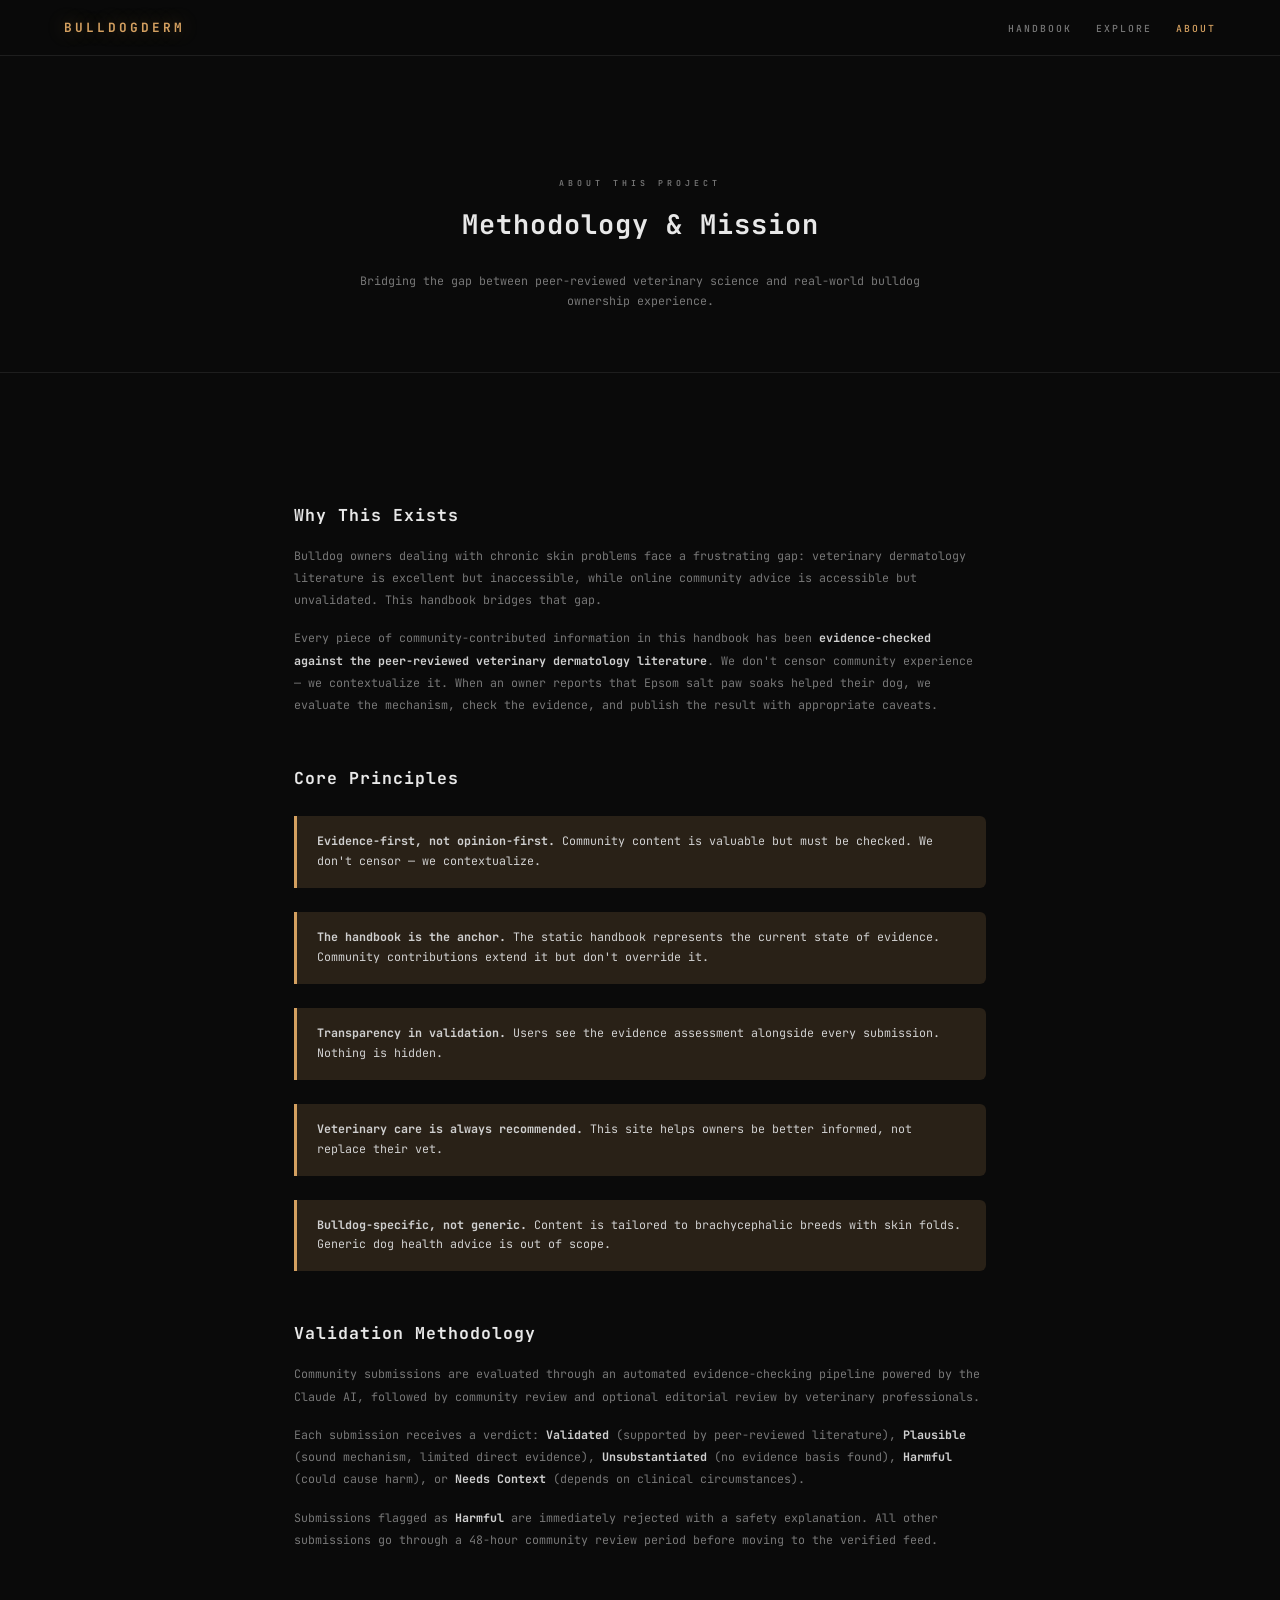
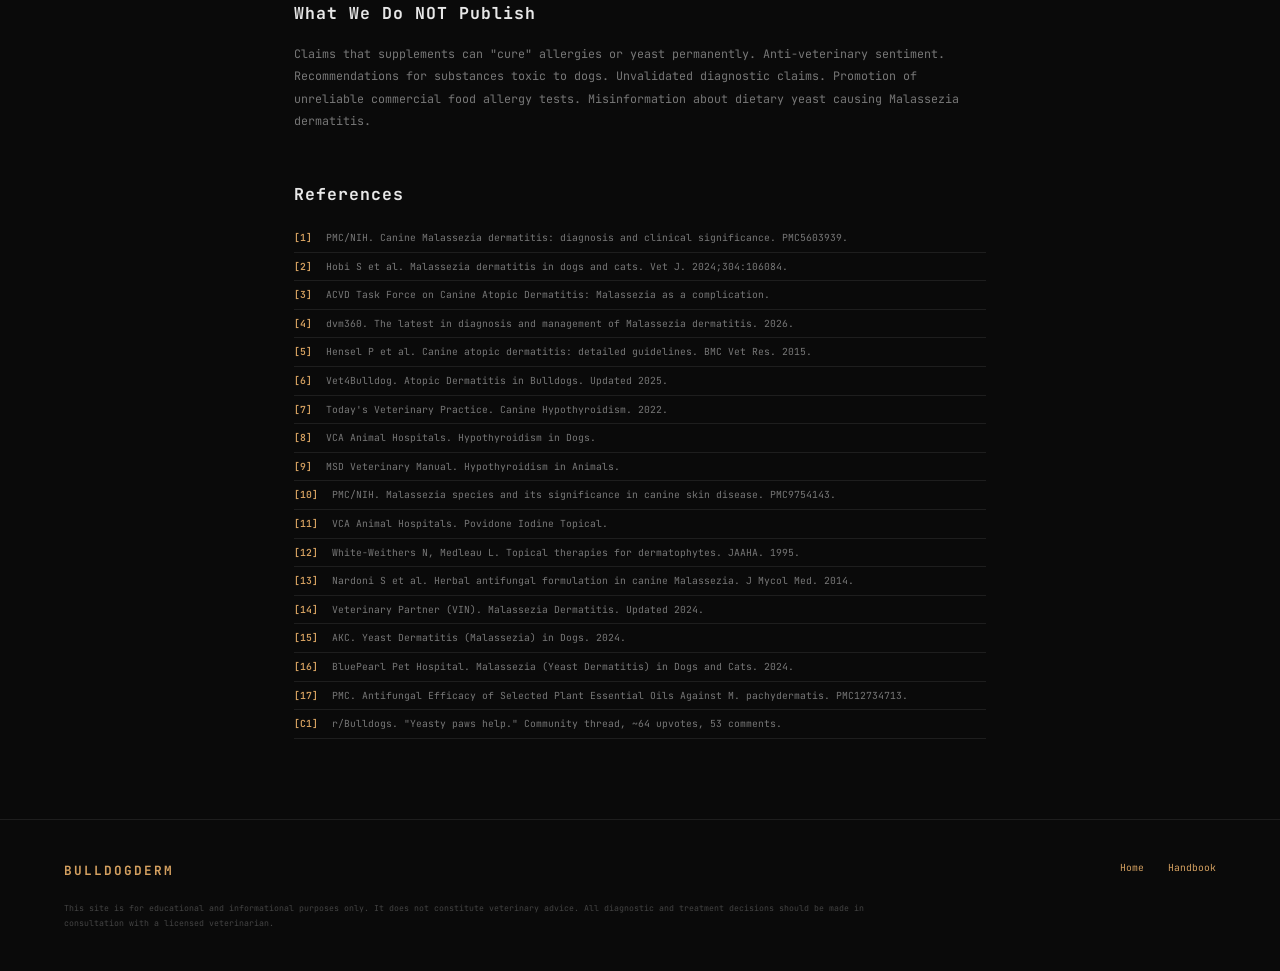
==== site/about.html @ 97190dbc "bd1" ====
<!DOCTYPE html>
<html lang="en">
<head>
  <meta charset="UTF-8">
  <meta name="viewport" content="width=device-width, initial-scale=1.0">
  <title>About — Bulldog Dermatitis Handbook</title>
  <link rel="stylesheet" href="css/global.css">
  <style>
    .about-hero {
      padding: 120px 0 60px;
      text-align: center;
      border-bottom: 1px solid var(--border);
    }
    .about-content {
      max-width: 740px;
      margin: 0 auto;
    }
    .about-content h2 {
      font-size: var(--size-lg);
      color: var(--text-bright);
      margin: 48px 0 16px;
      letter-spacing: 1px;
    }
    .about-content p {
      font-size: var(--size-base);
      color: var(--text-dim);
      line-height: 1.9;
      margin-bottom: 16px;
    }
    .about-content strong { color: var(--text); }
    .ref-list {
      list-style: none;
      font-size: var(--size-sm);
      color: var(--text-dim);
    }
    .ref-list li {
      padding: 6px 0;
      border-bottom: 1px solid var(--border);
      line-height: 1.6;
    }
    .ref-list li span { color: var(--accent); font-weight: 600; margin-right: 8px; }
  </style>
</head>
<body>

<nav class="nav">
  <div class="nav-inner">
    <a href="/" class="nav-logo">BulldogDerm</a>
    <button class="nav-toggle" onclick="document.querySelector('.nav-links').classList.toggle('open')">Menu</button>
    <ul class="nav-links">
      <li><a href="handbook.html">Handbook</a></li>
      <li><a href="/">Explore</a></li>
      <li><a href="about.html" class="active">About</a></li>
    </ul>
  </div>
</nav>

<section class="about-hero">
  <div class="container">
    <div class="section-label">About This Project</div>
    <h1 class="section-title" style="font-size:var(--size-2xl);">Methodology & Mission</h1>
    <p style="color:var(--text-dim); font-size:var(--size-base); max-width:600px; margin:0 auto;">
      Bridging the gap between peer-reviewed veterinary science and real-world bulldog ownership experience.
    </p>
  </div>
</section>

<section class="section">
  <div class="container about-content">

    <h2>Why This Exists</h2>
    <p>
      Bulldog owners dealing with chronic skin problems face a frustrating gap: veterinary dermatology literature is excellent but inaccessible, while online community advice is accessible but unvalidated. This handbook bridges that gap.
    </p>
    <p>
      Every piece of community-contributed information in this handbook has been <strong>evidence-checked against the peer-reviewed veterinary dermatology literature</strong>. We don't censor community experience — we contextualize it. When an owner reports that Epsom salt paw soaks helped their dog, we evaluate the mechanism, check the evidence, and publish the result with appropriate caveats.
    </p>

    <h2>Core Principles</h2>
    <div class="callout">
      <strong>Evidence-first, not opinion-first.</strong> Community content is valuable but must be checked. We don't censor — we contextualize.
    </div>
    <div class="callout">
      <strong>The handbook is the anchor.</strong> The static handbook represents the current state of evidence. Community contributions extend it but don't override it.
    </div>
    <div class="callout">
      <strong>Transparency in validation.</strong> Users see the evidence assessment alongside every submission. Nothing is hidden.
    </div>
    <div class="callout">
      <strong>Veterinary care is always recommended.</strong> This site helps owners be better informed, not replace their vet.
    </div>
    <div class="callout">
      <strong>Bulldog-specific, not generic.</strong> Content is tailored to brachycephalic breeds with skin folds. Generic dog health advice is out of scope.
    </div>

    <h2>Validation Methodology</h2>
    <p>
      Community submissions are evaluated through an automated evidence-checking pipeline powered by the Claude AI, followed by community review and optional editorial review by veterinary professionals.
    </p>
    <p>
      Each submission receives a verdict: <strong>Validated</strong> (supported by peer-reviewed literature), <strong>Plausible</strong> (sound mechanism, limited direct evidence), <strong>Unsubstantiated</strong> (no evidence basis found), <strong>Harmful</strong> (could cause harm), or <strong>Needs Context</strong> (depends on clinical circumstances).
    </p>
    <p>
      Submissions flagged as <strong>Harmful</strong> are immediately rejected with a safety explanation. All other submissions go through a 48-hour community review period before moving to the verified feed.
    </p>

    <h2>What We Do NOT Publish</h2>
    <p>
      Claims that supplements can "cure" allergies or yeast permanently. Anti-veterinary sentiment. Recommendations for substances toxic to dogs. Unvalidated diagnostic claims. Promotion of unreliable commercial food allergy tests. Misinformation about dietary yeast causing Malassezia dermatitis.
    </p>

    <h2>References</h2>
    <ul class="ref-list">
      <li><span>[1]</span> PMC/NIH. Canine Malassezia dermatitis: diagnosis and clinical significance. PMC5603939.</li>
      <li><span>[2]</span> Hobi S et al. Malassezia dermatitis in dogs and cats. Vet J. 2024;304:106084.</li>
      <li><span>[3]</span> ACVD Task Force on Canine Atopic Dermatitis: Malassezia as a complication.</li>
      <li><span>[4]</span> dvm360. The latest in diagnosis and management of Malassezia dermatitis. 2026.</li>
      <li><span>[5]</span> Hensel P et al. Canine atopic dermatitis: detailed guidelines. BMC Vet Res. 2015.</li>
      <li><span>[6]</span> Vet4Bulldog. Atopic Dermatitis in Bulldogs. Updated 2025.</li>
      <li><span>[7]</span> Today's Veterinary Practice. Canine Hypothyroidism. 2022.</li>
      <li><span>[8]</span> VCA Animal Hospitals. Hypothyroidism in Dogs.</li>
      <li><span>[9]</span> MSD Veterinary Manual. Hypothyroidism in Animals.</li>
      <li><span>[10]</span> PMC/NIH. Malassezia species and its significance in canine skin disease. PMC9754143.</li>
      <li><span>[11]</span> VCA Animal Hospitals. Povidone Iodine Topical.</li>
      <li><span>[12]</span> White-Weithers N, Medleau L. Topical therapies for dermatophytes. JAAHA. 1995.</li>
      <li><span>[13]</span> Nardoni S et al. Herbal antifungal formulation in canine Malassezia. J Mycol Med. 2014.</li>
      <li><span>[14]</span> Veterinary Partner (VIN). Malassezia Dermatitis. Updated 2024.</li>
      <li><span>[15]</span> AKC. Yeast Dermatitis (Malassezia) in Dogs. 2024.</li>
      <li><span>[16]</span> BluePearl Pet Hospital. Malassezia (Yeast Dermatitis) in Dogs and Cats. 2024.</li>
      <li><span>[17]</span> PMC. Antifungal Efficacy of Selected Plant Essential Oils Against M. pachydermatis. PMC12734713.</li>
      <li><span>[C1]</span> r/Bulldogs. "Yeasty paws help." Community thread, ~64 upvotes, 53 comments.</li>
    </ul>

  </div>
</section>

<footer class="footer">
  <div class="footer-inner">
    <div style="display:flex; justify-content:space-between; flex-wrap:wrap; gap:24px;">
      <div>
        <div style="font-size:var(--size-md); font-weight:700; color:var(--accent); letter-spacing:2px;">BULLDOGDERM</div>
      </div>
      <div style="display:flex; gap:24px; font-size:var(--size-sm);">
        <a href="/">Home</a>
        <a href="handbook.html">Handbook</a>
      </div>
    </div>
    <div class="disclaimer">
      This site is for educational and informational purposes only. It does not constitute veterinary advice. All diagnostic and treatment decisions should be made in consultation with a licensed veterinarian.
    </div>
  </div>
</footer>

</body>
</html>
---- site/css/global.css ----
/* ==========================================================================
   Bulldog Dermatitis Handbook — Global Design System
   Template-ready: swap CSS variables to re-theme for any project
   ========================================================================== */

@import url('https://fonts.googleapis.com/css2?family=JetBrains+Mono:wght@300;400;500;600;700;800&display=swap');

:root {
  /* Backgrounds */
  --bg:             #0a0a0a;
  --bg-card:        #111111;
  --bg-card-hover:  #161616;
  --bg-input:       #0e0e0e;
  --bg-overlay:     rgba(10, 10, 10, 0.92);

  /* Borders */
  --border:         #1e1e1e;
  --border-hover:   #2a2a2a;
  --border-accent:  rgba(212, 160, 96, 0.3);

  /* Text */
  --text:           #d0d0d0;
  --text-dim:       #777777;
  --text-faint:     #444444;
  --text-bright:    #e8e8e8;

  /* Accent — warm amber (bulldog fawn) */
  --accent:         #d4a060;
  --accent-dim:     #8a6a3a;
  --accent-glow:    rgba(212, 160, 96, 0.15);

  /* Semantic colors */
  --clinical:       #5b9bd5;   /* diagnostic / medical blue */
  --health:         #5a9e6f;   /* healthy / validated green */
  --warning:        #cc8844;   /* caution / yeast amber */
  --danger:         #c04040;   /* harmful / danger red */
  --info:           #7ab5cc;   /* informational teal */
  --plausible:      #b8a040;   /* plausible verdict */

  /* Layout */
  --max-width:      1200px;
  --nav-height:     56px;
  --radius:         6px;
  --radius-pill:    20px;

  /* Typography */
  --font:           'JetBrains Mono', monospace;
  --size-xs:        0.55rem;
  --size-sm:        0.65rem;
  --size-base:      0.78rem;
  --size-md:        0.85rem;
  --size-lg:        1.1rem;
  --size-xl:        1.4rem;
  --size-2xl:       1.8rem;
  --size-3xl:       2.4rem;
}

/* Reset */
*, *::before, *::after { box-sizing: border-box; margin: 0; padding: 0; }

html {
  font-size: 15px;
  scroll-behavior: smooth;
  scrollbar-width: thin;
  scrollbar-color: #333 #0a0a0a;
}

body {
  font-family: var(--font);
  background: var(--bg);
  color: var(--text);
  line-height: 1.7;
  font-weight: 400;
  -webkit-font-smoothing: antialiased;
}

::selection { background: var(--accent); color: var(--bg); }
::-webkit-scrollbar { width: 6px; }
::-webkit-scrollbar-track { background: var(--bg); }
::-webkit-scrollbar-thumb { background: #333; border-radius: 3px; }

a { color: var(--accent); text-decoration: none; transition: color 0.2s; }
a:hover { color: var(--text-bright); }

img { max-width: 100%; display: block; }

/* ---------- Navigation ---------- */
.nav {
  position: sticky;
  top: 0;
  z-index: 100;
  background: var(--bg-overlay);
  backdrop-filter: blur(12px);
  -webkit-backdrop-filter: blur(12px);
  border-bottom: 1px solid var(--border);
  height: var(--nav-height);
  display: flex;
  align-items: center;
}

.nav-inner {
  max-width: var(--max-width);
  width: 100%;
  margin: 0 auto;
  padding: 0 24px;
  display: flex;
  align-items: center;
  justify-content: space-between;
}

.nav-logo {
  font-size: var(--size-md);
  font-weight: 700;
  letter-spacing: 3px;
  text-transform: uppercase;
  color: var(--accent);
  text-shadow: 0 0 18px rgba(212, 160, 96, 0.4);
}

.nav-links { display: flex; gap: 24px; list-style: none; }
.nav-links a {
  font-size: var(--size-sm);
  font-weight: 500;
  letter-spacing: 2px;
  text-transform: uppercase;
  color: var(--text-dim);
  transition: color 0.2s;
}
.nav-links a:hover, .nav-links a.active { color: var(--accent); }

.nav-toggle {
  display: none;
  background: none;
  border: 1px solid var(--border);
  color: var(--text);
  padding: 6px 10px;
  font-family: var(--font);
  font-size: var(--size-sm);
  cursor: pointer;
  border-radius: var(--radius);
}

/* ---------- Layout ---------- */
.container {
  max-width: var(--max-width);
  margin: 0 auto;
  padding: 0 24px;
}

.section { padding: 80px 0; }
.section-label {
  font-size: var(--size-xs);
  font-weight: 600;
  letter-spacing: 4px;
  text-transform: uppercase;
  color: var(--text-dim);
  margin-bottom: 12px;
}

.section-title {
  font-size: var(--size-xl);
  font-weight: 700;
  letter-spacing: 1px;
  color: var(--text-bright);
  margin-bottom: 24px;
}

/* ---------- Cards ---------- */
.card {
  background: var(--bg-card);
  border: 1px solid var(--border);
  border-radius: var(--radius);
  padding: 24px;
  transition: border-color 0.2s, background 0.2s;
}
.card:hover {
  border-color: var(--border-hover);
  background: var(--bg-card-hover);
}

.card-grid {
  display: grid;
  grid-template-columns: repeat(auto-fit, minmax(280px, 1fr));
  gap: 16px;
}

/* ---------- Buttons ---------- */
.btn {
  display: inline-flex;
  align-items: center;
  gap: 8px;
  padding: 10px 20px;
  font-family: var(--font);
  font-size: var(--size-sm);
  font-weight: 600;
  letter-spacing: 2px;
  text-transform: uppercase;
  border-radius: var(--radius);
  cursor: pointer;
  transition: all 0.2s;
  text-decoration: none;
}
.btn-primary {
  background: var(--accent);
  color: var(--bg);
  border: 1px solid var(--accent);
}
.btn-primary:hover { background: #e0b070; color: var(--bg); }

.btn-ghost {
  background: transparent;
  color: var(--accent);
  border: 1px solid var(--accent-dim);
}
.btn-ghost:hover { border-color: var(--accent); color: var(--text-bright); }

/* ---------- Badges ---------- */
.badge {
  display: inline-block;
  padding: 2px 8px;
  font-size: var(--size-xs);
  font-weight: 600;
  letter-spacing: 1px;
  text-transform: uppercase;
  border-radius: var(--radius-pill);
  line-height: 1.6;
}
.badge-validated { background: rgba(90, 158, 111, 0.15); color: var(--health); border: 1px solid rgba(90, 158, 111, 0.3); }
.badge-plausible { background: rgba(184, 160, 64, 0.15); color: var(--plausible); border: 1px solid rgba(184, 160, 64, 0.3); }
.badge-harmful { background: rgba(192, 64, 64, 0.15); color: var(--danger); border: 1px solid rgba(192, 64, 64, 0.3); }
.badge-clinical { background: rgba(91, 155, 213, 0.15); color: var(--clinical); border: 1px solid rgba(91, 155, 213, 0.3); }
.badge-community { background: rgba(212, 160, 96, 0.15); color: var(--accent); border: 1px solid var(--border-accent); }

/* ---------- Tables ---------- */
.table-wrap { overflow-x: auto; }
table {
  width: 100%;
  border-collapse: collapse;
  font-size: var(--size-base);
}
th {
  text-align: left;
  font-size: var(--size-xs);
  font-weight: 600;
  letter-spacing: 2px;
  text-transform: uppercase;
  color: var(--text-dim);
  padding: 10px 14px;
  border-bottom: 1px solid var(--border);
  background: var(--bg-card);
}
td {
  padding: 10px 14px;
  border-bottom: 1px solid var(--border);
  color: var(--text);
  vertical-align: top;
}
tr:hover td { background: rgba(255,255,255,0.02); }

/* ---------- Callouts ---------- */
.callout {
  border-left: 3px solid var(--accent);
  padding: 16px 20px;
  background: var(--accent-glow);
  border-radius: 0 var(--radius) var(--radius) 0;
  font-size: var(--size-base);
  margin: 24px 0;
}
.callout-danger { border-left-color: var(--danger); background: rgba(192, 64, 64, 0.08); }
.callout-info { border-left-color: var(--info); background: rgba(122, 181, 204, 0.08); }
.callout-health { border-left-color: var(--health); background: rgba(90, 158, 111, 0.08); }

/* ---------- Stats Bar ---------- */
.stats-bar {
  display: grid;
  grid-template-columns: repeat(auto-fit, minmax(140px, 1fr));
  gap: 1px;
  background: var(--border);
  border: 1px solid var(--border);
  border-radius: var(--radius);
  overflow: hidden;
}
.stat-item {
  background: var(--bg-card);
  padding: 20px;
  text-align: center;
}
.stat-value {
  font-size: var(--size-xl);
  font-weight: 700;
  color: var(--accent);
}
.stat-label {
  font-size: var(--size-xs);
  letter-spacing: 2px;
  text-transform: uppercase;
  color: var(--text-dim);
  margin-top: 4px;
}

/* ---------- Footer ---------- */
.footer {
  border-top: 1px solid var(--border);
  padding: 40px 0;
  font-size: var(--size-sm);
  color: var(--text-dim);
}
.footer-inner {
  max-width: var(--max-width);
  margin: 0 auto;
  padding: 0 24px;
}
.disclaimer {
  font-size: var(--size-xs);
  color: var(--text-faint);
  line-height: 1.8;
  max-width: 800px;
  margin-top: 20px;
}

/* ---------- Animations ---------- */
@keyframes fadeIn {
  from { opacity: 0; transform: translateY(8px); }
  to { opacity: 1; transform: translateY(0); }
}
@keyframes pulse { 0%, 100% { opacity: 1; } 50% { opacity: 0.5; } }
@keyframes slideIn {
  from { opacity: 0; transform: translateY(10px) scale(0.95); }
  to { opacity: 1; transform: translateY(0) scale(1); }
}

.fade-in { animation: fadeIn 0.4s ease-out forwards; }
.fade-in-1 { animation-delay: 0.1s; opacity: 0; }
.fade-in-2 { animation-delay: 0.3s; opacity: 0; }
.fade-in-3 { animation-delay: 0.5s; opacity: 0; }
.fade-in-4 { animation-delay: 0.7s; opacity: 0; }

/* ---------- Responsive ---------- */
@media (max-width: 768px) {
  .nav-links { display: none; }
  .nav-links.open { display: flex; flex-direction: column; position: absolute; top: var(--nav-height); left: 0; right: 0; background: var(--bg-overlay); backdrop-filter: blur(12px); padding: 20px 24px; border-bottom: 1px solid var(--border); }
  .nav-toggle { display: block; }
  .section { padding: 48px 0; }
  .card-grid { grid-template-columns: 1fr; }
  .stats-bar { grid-template-columns: repeat(2, 1fr); }
  .section-title { font-size: var(--size-lg); }
}

@media (max-width: 480px) {
  html { font-size: 14px; }
  .stats-bar { grid-template-columns: 1fr; }
  .container { padding: 0 16px; }
}
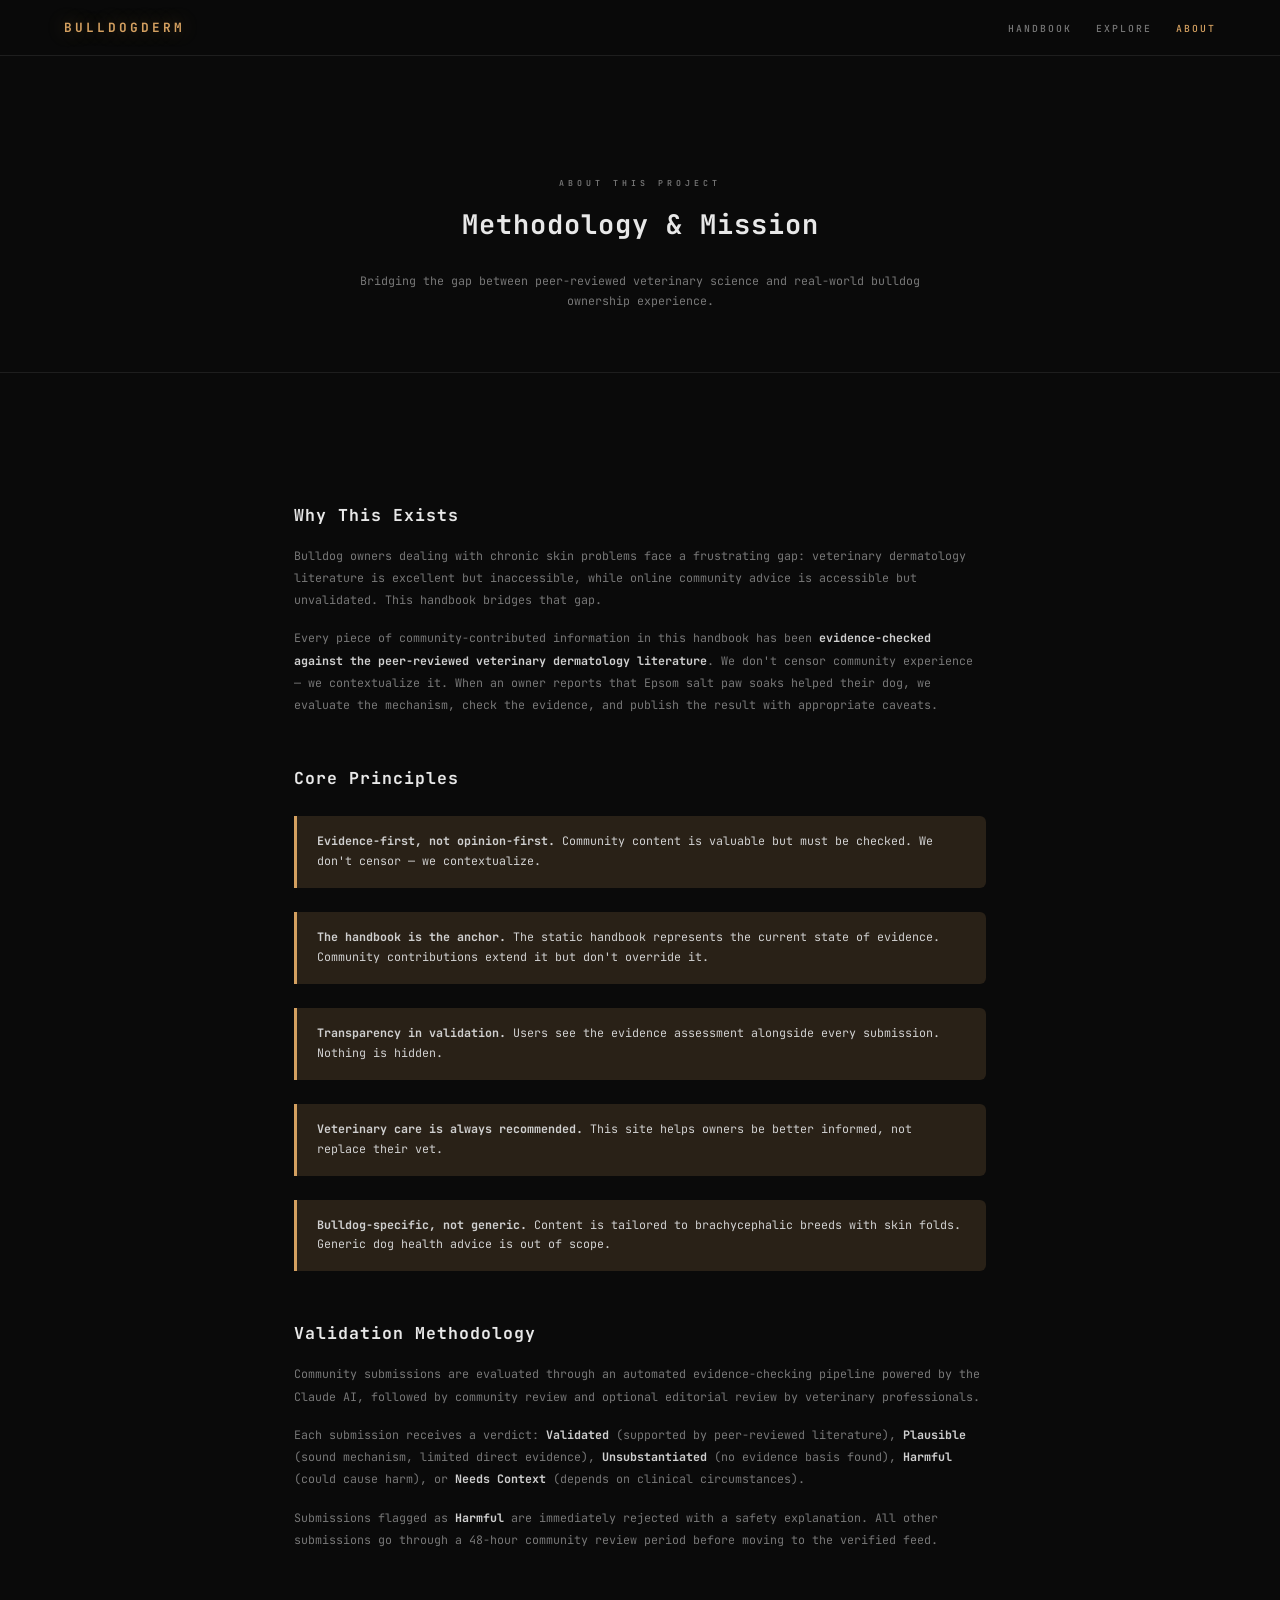
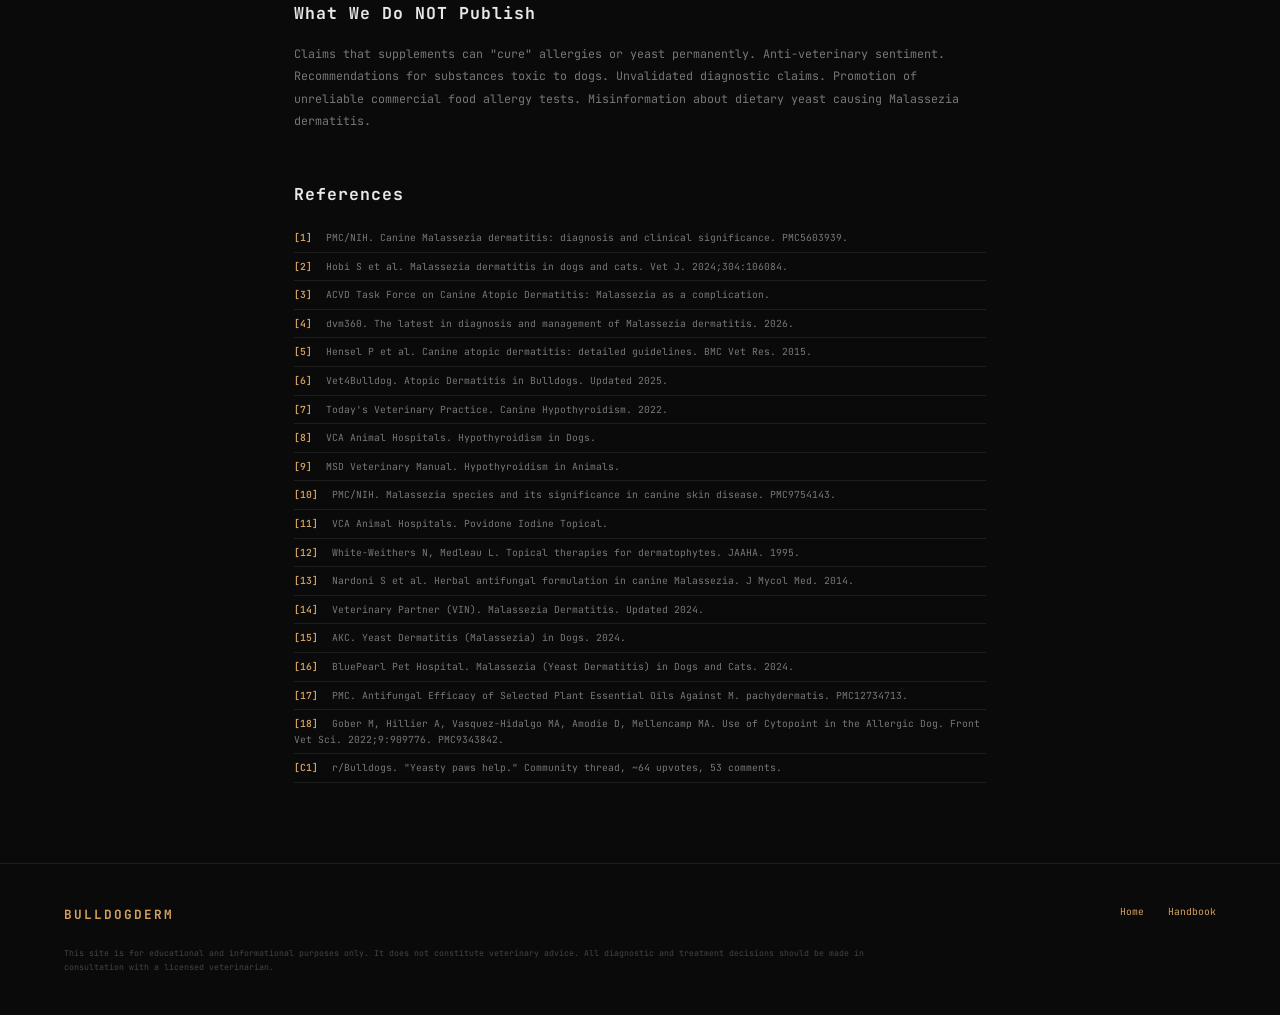
==== commit d9079812: "Add Cytopoint efficacy data (PMC9343842), new visualization, and GitHub Pages deploy - Integrate Gob" ====
--- a/site/about.html
+++ b/site/about.html
@@ -128,6 +128,7 @@
       <li><span>[15]</span> AKC. Yeast Dermatitis (Malassezia) in Dogs. 2024.</li>
       <li><span>[16]</span> BluePearl Pet Hospital. Malassezia (Yeast Dermatitis) in Dogs and Cats. 2024.</li>
       <li><span>[17]</span> PMC. Antifungal Efficacy of Selected Plant Essential Oils Against M. pachydermatis. PMC12734713.</li>
+      <li><span>[18]</span> Gober M, Hillier A, Vasquez-Hidalgo MA, Amodie D, Mellencamp MA. Use of Cytopoint in the Allergic Dog. Front Vet Sci. 2022;9:909776. PMC9343842.</li>
       <li><span>[C1]</span> r/Bulldogs. "Yeasty paws help." Community thread, ~64 upvotes, 53 comments.</li>
     </ul>
 
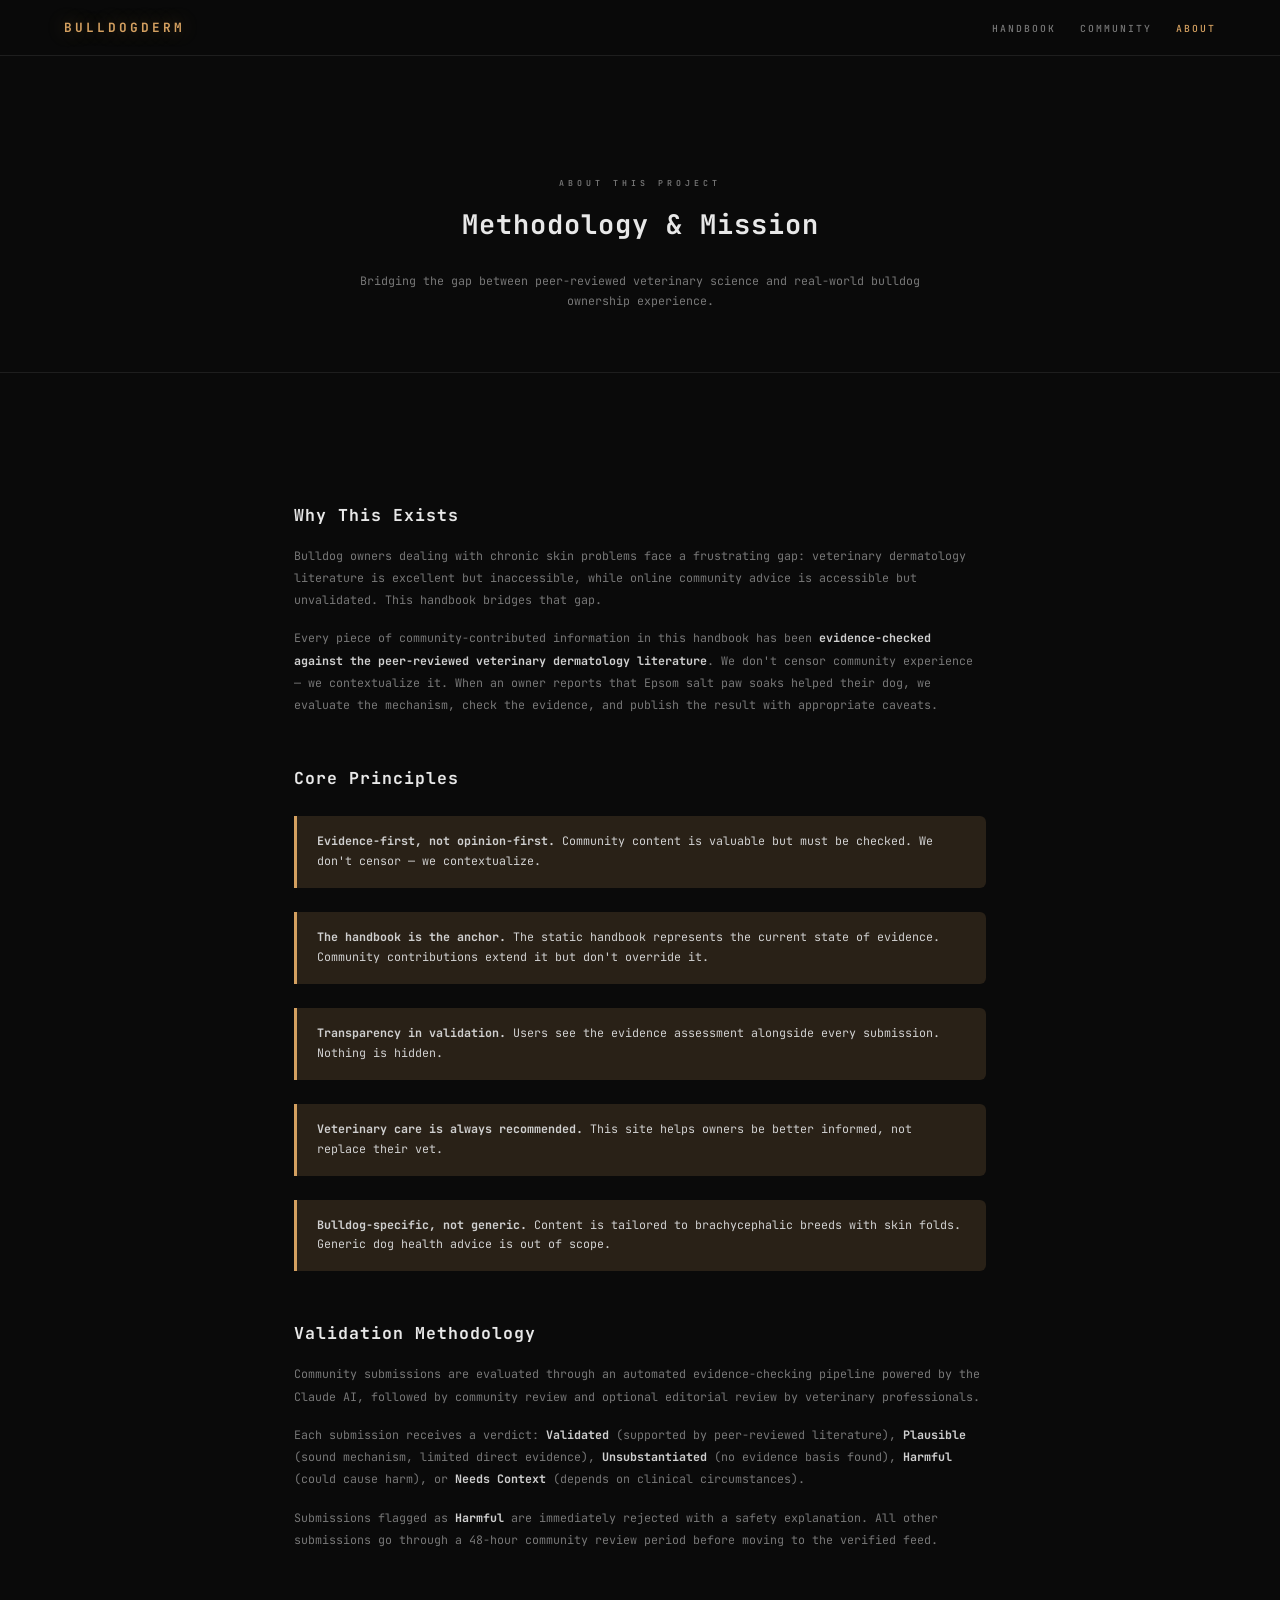
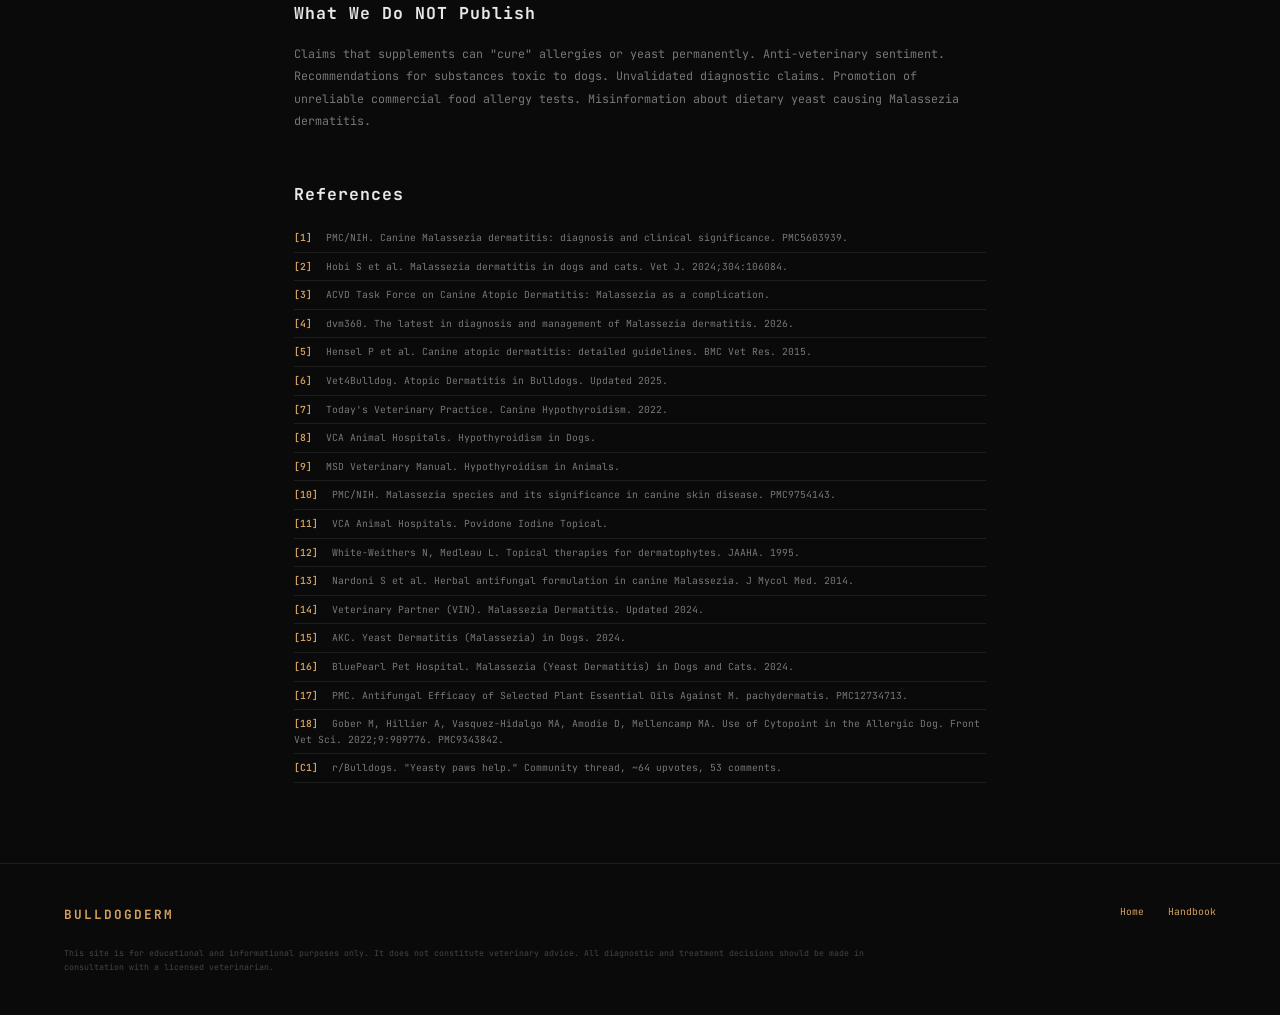
==== commit 981297ed: "Add clickable navigation, evidence levels page, community submission system - TOC items on index lin" ====
--- a/site/about.html
+++ b/site/about.html
@@ -49,7 +49,7 @@
     <button class="nav-toggle" onclick="document.querySelector('.nav-links').classList.toggle('open')">Menu</button>
     <ul class="nav-links">
       <li><a href="handbook.html">Handbook</a></li>
-      <li><a href="/">Explore</a></li>
+      <li><a href="community.html">Community</a></li>
       <li><a href="about.html" class="active">About</a></li>
     </ul>
   </div>
